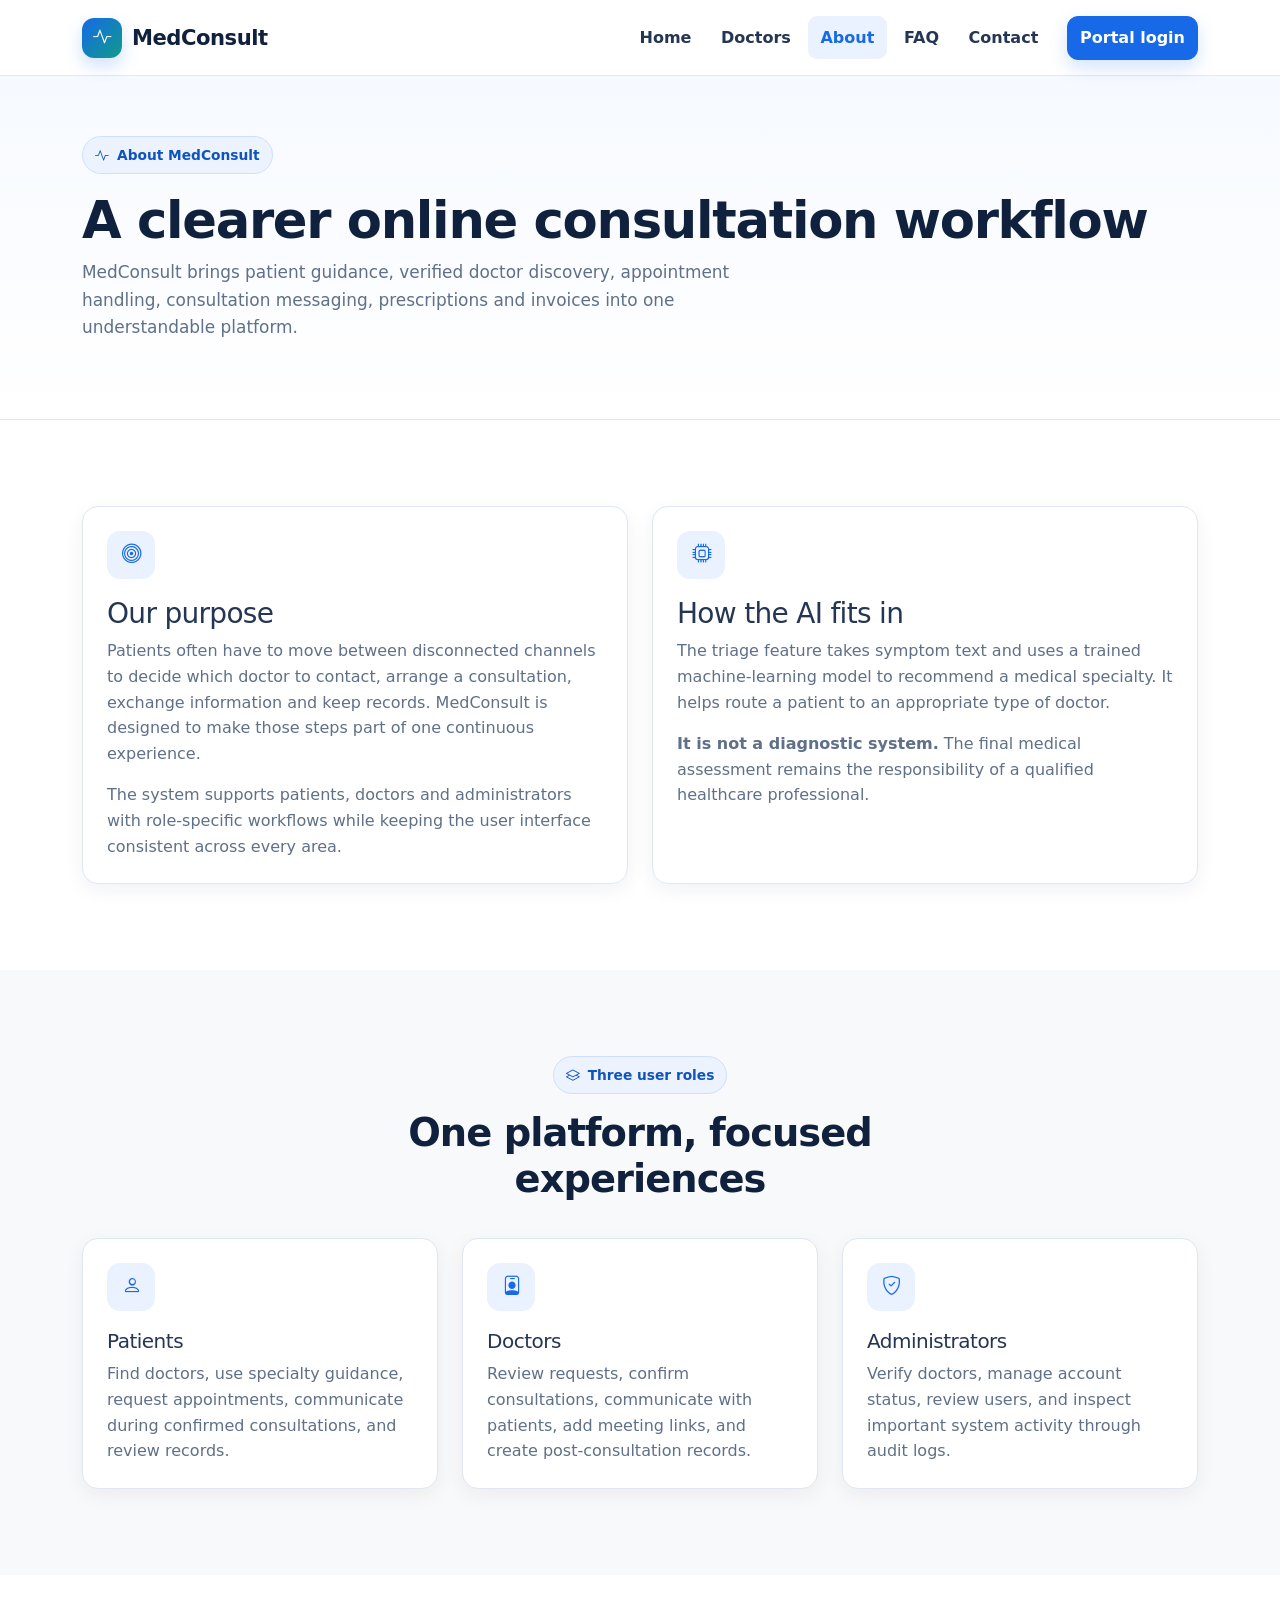
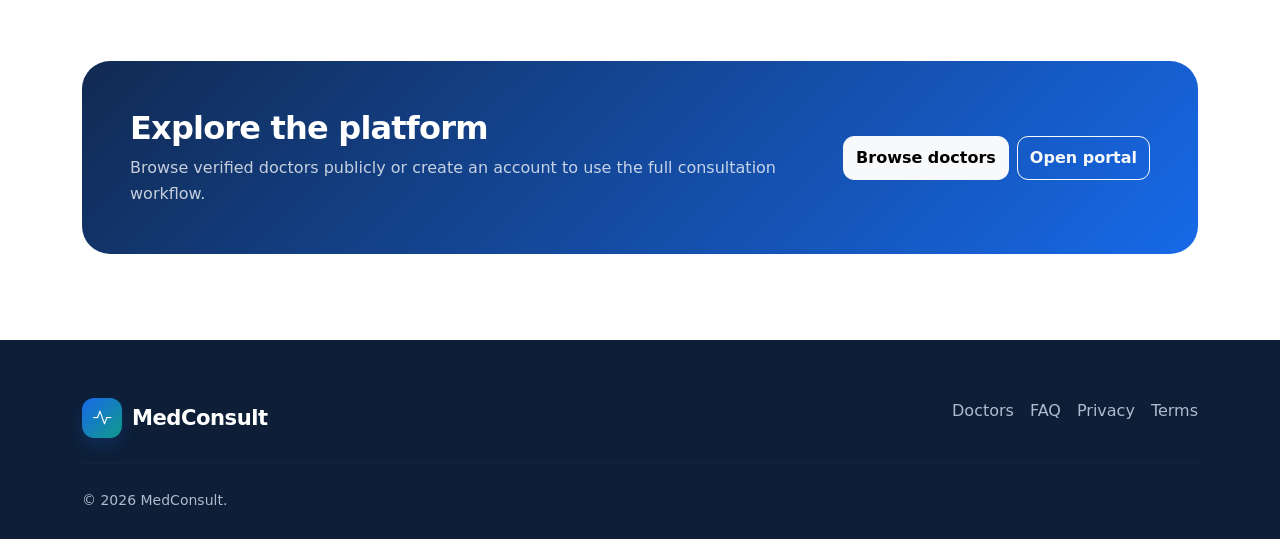
==== public/about.html @ 4c999bb7 "Initial commit: Online Medical Consultation Platform (FYDP-II Final Project)" ====
<!doctype html><html lang="en"><head>
<meta charset="utf-8"><meta name="viewport" content="width=device-width, initial-scale=1"><meta name="description" content="Learn how MedConsult connects patient, doctor, appointment and AI-assisted consultation workflows."><meta name="theme-color" content="#1769e8"><title>About | MedConsult</title><link rel="icon" href="images/favicon.svg" type="image/svg+xml">
<link rel="stylesheet" href="vendor/bootstrap.min.css"><link rel="stylesheet" href="vendor/bootstrap-icons.min.css"><link rel="stylesheet" href="css/style.css"></head>
<body class="public-page"><a class="skip-link" href="#main-content">Skip to main content</a>
<nav class="navbar navbar-expand-lg fixed-top public-navbar" aria-label="Main navigation"><div class="container"><a class="brand" href="index.html"><span class="brand-mark"><i class="bi bi-activity"></i></span><span class="brand-name">MedConsult</span></a><button class="navbar-toggler" type="button" data-bs-toggle="collapse" data-bs-target="#mainNav" aria-label="Open navigation"><span class="navbar-toggler-icon"></span></button><div class="collapse navbar-collapse" id="mainNav"><ul class="navbar-nav ms-auto align-items-lg-center gap-lg-1"><li class="nav-item"><a class="nav-link" href="index.html">Home</a></li><li class="nav-item"><a class="nav-link" href="doctors.html">Doctors</a></li><li class="nav-item"><a class="nav-link active" href="about.html">About</a></li><li class="nav-item"><a class="nav-link" href="faq.html">FAQ</a></li><li class="nav-item"><a class="nav-link" href="contact.html">Contact</a></li></ul><a class="btn btn-primary ms-lg-3 mt-3 mt-lg-0" href="login.html">Portal login</a></div></div></nav>
<main id="main-content"><section class="page-hero"><div class="container"><span class="eyebrow"><i class="bi bi-activity"></i> About MedConsult</span><h1 class="mt-3">A clearer online consultation workflow</h1><p>MedConsult brings patient guidance, verified doctor discovery, appointment handling, consultation messaging, prescriptions and invoices into one understandable platform.</p></div></section>
<section class="section-space"><div class="container"><div class="row g-4 align-items-stretch"><div class="col-lg-6"><div class="info-card"><div class="info-icon"><i class="bi bi-bullseye"></i></div><h2 class="h3">Our purpose</h2><p>Patients often have to move between disconnected channels to decide which doctor to contact, arrange a consultation, exchange information and keep records. MedConsult is designed to make those steps part of one continuous experience.</p><p class="mb-0">The system supports patients, doctors and administrators with role-specific workflows while keeping the user interface consistent across every area.</p></div></div><div class="col-lg-6"><div class="info-card"><div class="info-icon"><i class="bi bi-cpu"></i></div><h2 class="h3">How the AI fits in</h2><p>The triage feature takes symptom text and uses a trained machine-learning model to recommend a medical specialty. It helps route a patient to an appropriate type of doctor.</p><p class="mb-0"><strong>It is not a diagnostic system.</strong> The final medical assessment remains the responsibility of a qualified healthcare professional.</p></div></div></div></div></section>
<section class="section-space bg-light"><div class="container"><div class="section-heading center"><span class="eyebrow"><i class="bi bi-layers"></i> Three user roles</span><h2 class="mt-3">One platform, focused experiences</h2></div><div class="row g-4"><div class="col-md-4"><article class="feature-card"><div class="feature-icon"><i class="bi bi-person"></i></div><h3 class="h5">Patients</h3><p class="mb-0">Find doctors, use specialty guidance, request appointments, communicate during confirmed consultations, and review records.</p></article></div><div class="col-md-4"><article class="feature-card"><div class="feature-icon"><i class="bi bi-person-badge"></i></div><h3 class="h5">Doctors</h3><p class="mb-0">Review requests, confirm consultations, communicate with patients, add meeting links, and create post-consultation records.</p></article></div><div class="col-md-4"><article class="feature-card"><div class="feature-icon"><i class="bi bi-shield-check"></i></div><h3 class="h5">Administrators</h3><p class="mb-0">Verify doctors, manage account status, review users, and inspect important system activity through audit logs.</p></article></div></div></div></section>
<section class="section-space"><div class="container"><div class="cta-band"><div class="row align-items-center g-4"><div class="col-lg-8"><h2>Explore the platform</h2><p class="mb-0">Browse verified doctors publicly or create an account to use the full consultation workflow.</p></div><div class="col-lg-4 text-lg-end"><a class="btn btn-light" href="doctors.html">Browse doctors</a><a class="btn btn-outline-light ms-2" href="login.html">Open portal</a></div></div></div></div></section></main>
<footer class="public-footer"><div class="container"><div class="d-flex flex-column flex-md-row justify-content-between gap-3"><a class="brand" href="index.html"><span class="brand-mark"><i class="bi bi-activity"></i></span><span class="brand-name">MedConsult</span></a><div class="d-flex flex-wrap gap-3"><a href="doctors.html">Doctors</a><a href="faq.html">FAQ</a><a href="privacy.html">Privacy</a><a href="terms.html">Terms</a></div></div><hr class="footer-divider my-4"><small>© <span data-current-year></span> MedConsult.</small></div></footer>
<script src="vendor/bootstrap.bundle.min.js"></script><script src="js/app.js"></script></body></html>
---- public/css/style.css ----
:root {
  --mc-primary: #1769e8;
  --mc-primary-dark: #0f53bd;
  --mc-primary-soft: #eaf2ff;
  --mc-teal: #109b8b;
  --mc-teal-soft: #e7f8f5;
  --mc-navy: #10213d;
  --mc-text: #243653;
  --mc-muted: #5f7088;
  --mc-bg: #f5f8fc;
  --mc-surface: #ffffff;
  --mc-border: #dfe7f1;
  --mc-success: #16885c;
  --mc-success-soft: #e8f7ef;
  --mc-warning: #b7791f;
  --mc-warning-soft: #fff5dd;
  --mc-danger: #c53b45;
  --mc-danger-soft: #fff0f1;
  --mc-info: #1979a8;
  --mc-info-soft: #e9f7fd;
  --mc-shadow-sm: 0 6px 20px rgba(16, 33, 61, .06);
  --mc-shadow-md: 0 16px 40px rgba(16, 33, 61, .09);
  --mc-radius-sm: 10px;
  --mc-radius: 16px;
  --mc-radius-lg: 24px;
  --mc-sidebar: 264px;
  --mc-topbar: 78px;
}

* { box-sizing: border-box; }
html { scroll-behavior: smooth; }
body {
  margin: 0;
  color: var(--mc-text);
  background: var(--mc-bg);
  font-family: Inter, ui-sans-serif, system-ui, -apple-system, BlinkMacSystemFont, "Segoe UI", sans-serif;
  line-height: 1.6;
  -webkit-font-smoothing: antialiased;
}
body.public-page { background: #fff; }
a { color: var(--mc-primary); }
a:hover { color: var(--mc-primary-dark); }
img { max-width: 100%; }
button, input, select, textarea { font: inherit; }
::selection { background: #cfe0ff; color: var(--mc-navy); }

h1, h2, h3, h4, h5, h6 {
  color: var(--mc-navy);
  font-weight: 750;
  letter-spacing: -.025em;
}
.text-muted { color: var(--mc-muted) !important; }
.text-primary { color: var(--mc-primary) !important; }
.bg-soft-primary { background: var(--mc-primary-soft); }
.bg-soft-teal { background: var(--mc-teal-soft); }
.min-vh-75 { min-height: 75vh; }

.skip-link {
  position: fixed;
  top: 10px;
  left: 10px;
  transform: translateY(-150%);
  z-index: 3000;
  background: var(--mc-navy);
  color: #fff;
  padding: 10px 14px;
  border-radius: 8px;
}
.skip-link:focus { transform: none; color: #fff; }

:focus-visible {
  outline: 3px solid rgba(23, 105, 232, .25);
  outline-offset: 2px;
}

/* Brand */
.brand {
  display: inline-flex;
  align-items: center;
  gap: 10px;
  text-decoration: none;
  color: var(--mc-navy);
  font-weight: 800;
  letter-spacing: -.03em;
}
.brand:hover { color: var(--mc-navy); }
.brand-mark {
  width: 40px;
  height: 40px;
  display: inline-grid;
  place-items: center;
  border-radius: 12px;
  color: #fff;
  background: linear-gradient(135deg, var(--mc-primary), var(--mc-teal));
  box-shadow: 0 8px 18px rgba(23, 105, 232, .2);
}
.brand-mark i { font-size: 1.15rem; }
.brand-name { font-size: 1.32rem; }

/* Public navigation */
.public-navbar {
  background: rgba(255, 255, 255, .94) !important;
  border-bottom: 1px solid rgba(223, 231, 241, .9);
  backdrop-filter: blur(14px);
  -webkit-backdrop-filter: blur(14px);
  min-height: 76px;
}
.public-navbar .nav-link {
  color: var(--mc-text);
  font-weight: 650;
  border-radius: 9px;
  padding: .55rem .8rem !important;
}
.public-navbar .nav-link:hover,
.public-navbar .nav-link.active { color: var(--mc-primary); background: var(--mc-primary-soft); }

/* Buttons */
.btn {
  border-radius: 11px;
  font-weight: 680;
  min-height: 44px;
  display: inline-flex;
  align-items: center;
  justify-content: center;
  gap: 8px;
}
.btn-sm { min-height: 36px; border-radius: 9px; }
.btn-lg { min-height: 50px; border-radius: 13px; }
.btn-primary {
  background: var(--mc-primary);
  border-color: var(--mc-primary);
  box-shadow: 0 8px 18px rgba(23, 105, 232, .18);
}
.btn-primary:hover, .btn-primary:focus {
  background: var(--mc-primary-dark);
  border-color: var(--mc-primary-dark);
}
.btn-outline-primary { border-color: #9fc0f7; color: var(--mc-primary); }
.btn-outline-primary:hover { background: var(--mc-primary); border-color: var(--mc-primary); }
.btn-soft-primary { background: var(--mc-primary-soft); color: var(--mc-primary); border: 1px solid #d5e4ff; }
.btn-soft-primary:hover { background: #dce9ff; color: var(--mc-primary-dark); }
.btn-soft-danger { background: var(--mc-danger-soft); color: var(--mc-danger); border: 1px solid #f7d4d7; }
.btn-soft-danger:hover { background: #fde2e5; color: #a82b35; }

/* Public home */
.hero-section {
  position: relative;
  overflow: hidden;
  padding: 150px 0 94px;
  background:
    radial-gradient(circle at 85% 18%, rgba(16, 155, 139, .12), transparent 30%),
    radial-gradient(circle at 10% 18%, rgba(23, 105, 232, .13), transparent 31%),
    #f8fbff;
}
.hero-title { font-size: clamp(2.55rem, 5vw, 4.65rem); line-height: 1.04; max-width: 820px; }
.hero-copy { font-size: 1.12rem; color: var(--mc-muted); max-width: 650px; }
.eyebrow {
  display: inline-flex;
  align-items: center;
  gap: 8px;
  padding: 7px 12px;
  border: 1px solid #cfe0ff;
  border-radius: 999px;
  color: var(--mc-primary-dark);
  background: rgba(234, 242, 255, .8);
  font-size: .86rem;
  font-weight: 750;
}
.hero-image-card {
  position: relative;
  border-radius: 28px;
  padding: 10px;
  background: #fff;
  box-shadow: var(--mc-shadow-md);
  border: 1px solid var(--mc-border);
}
.hero-image-card img { width: 100%; height: 510px; object-fit: cover; border-radius: 20px; }
.hero-note {
  position: absolute;
  left: -24px;
  bottom: 28px;
  width: min(280px, 78%);
  background: #fff;
  border: 1px solid var(--mc-border);
  border-radius: 16px;
  padding: 15px;
  box-shadow: var(--mc-shadow-md);
}
.trust-row { display: flex; flex-wrap: wrap; gap: 14px 24px; color: var(--mc-muted); font-size: .93rem; }
.trust-item { display: inline-flex; align-items: center; gap: 7px; }
.trust-item i { color: var(--mc-success); }
.section-space { padding: 86px 0; }
.section-heading { max-width: 680px; margin-bottom: 36px; }
.section-heading.center { margin-inline: auto; text-align: center; }
.section-heading h2 { font-size: clamp(2rem, 3vw, 3rem); }
.section-heading p { color: var(--mc-muted); font-size: 1.04rem; }
.feature-card, .step-card, .doctor-card, .info-card, .legal-card {
  height: 100%;
  background: #fff;
  border: 1px solid var(--mc-border);
  border-radius: var(--mc-radius);
  padding: 24px;
  box-shadow: var(--mc-shadow-sm);
}
.feature-icon, .step-icon, .info-icon {
  width: 48px;
  height: 48px;
  display: grid;
  place-items: center;
  border-radius: 13px;
  color: var(--mc-primary);
  background: var(--mc-primary-soft);
  font-size: 1.2rem;
  margin-bottom: 18px;
}
.feature-card p, .step-card p, .doctor-card p, .info-card p { color: var(--mc-muted); }
.step-number { color: var(--mc-primary); font-weight: 800; font-size: .82rem; letter-spacing: .08em; }
.doctor-avatar {
  width: 58px;
  height: 58px;
  border-radius: 16px;
  background: linear-gradient(135deg, var(--mc-primary-soft), var(--mc-teal-soft));
  color: var(--mc-primary-dark);
  display: grid;
  place-items: center;
  font-weight: 800;
  flex: 0 0 auto;
}
.verified-pill { color: var(--mc-success); font-size: .82rem; font-weight: 750; }
.cta-band {
  border-radius: 28px;
  background: linear-gradient(135deg, #112a52, #1769e8);
  color: #fff;
  padding: 48px;
  overflow: hidden;
}
.cta-band h2, .cta-band h3 { color: #fff; }
.cta-band p { color: rgba(255,255,255,.76); }
.public-footer { background: #0d1e36; color: #aebbd0; padding: 58px 0 26px; }
.public-footer .brand { color: #fff; }
.public-footer h6 { color: #fff; }
.public-footer a { color: #aebbd0; text-decoration: none; }
.public-footer a:hover { color: #fff; }
.footer-divider { border-color: rgba(255,255,255,.1); }

/* Inner public pages */
.page-hero {
  padding: 136px 0 62px;
  background: linear-gradient(180deg, #f4f8ff 0%, #fff 100%);
  border-bottom: 1px solid var(--mc-border);
}
.page-hero h1 { font-size: clamp(2.3rem, 4vw, 3.7rem); }
.page-hero p { color: var(--mc-muted); max-width: 700px; font-size: 1.06rem; }
.content-width { max-width: 900px; }
.prose h2 { margin-top: 2rem; font-size: 1.45rem; }
.prose p, .prose li { color: #52647e; }
.prose li + li { margin-top: .45rem; }
.contact-card { background: #fff; border: 1px solid var(--mc-border); border-radius: var(--mc-radius); padding: 24px; }
.faq-accordion .accordion-item { border: 1px solid var(--mc-border); border-radius: 14px !important; overflow: hidden; margin-bottom: 12px; }
.faq-accordion .accordion-button { font-weight: 720; color: var(--mc-navy); box-shadow: none; }
.faq-accordion .accordion-button:not(.collapsed) { color: var(--mc-primary-dark); background: var(--mc-primary-soft); }

/* Auth */
.auth-page {
  min-height: 100vh;
  background: #f6f9fd;
  display: grid;
  grid-template-columns: minmax(360px, .9fr) minmax(520px, 1.1fr);
}
.auth-aside {
  padding: 52px;
  background:
    linear-gradient(155deg, rgba(16, 33, 61, .96), rgba(23, 105, 232, .9)),
    url('../images/hero_bg.jpg') center/cover;
  color: #fff;
  display: flex;
  flex-direction: column;
  justify-content: space-between;
}
.auth-aside .brand { color: #fff; }
.auth-aside h1 { color: #fff; font-size: clamp(2.3rem, 4vw, 4rem); }
.auth-aside p { color: rgba(255,255,255,.76); }
.auth-check { display: flex; gap: 10px; margin-top: 13px; color: rgba(255,255,255,.86); }
.auth-main { display: grid; place-items: center; padding: 42px 24px; }
.auth-card { width: min(100%, 540px); background: #fff; border: 1px solid var(--mc-border); border-radius: 22px; padding: 34px; box-shadow: var(--mc-shadow-md); }
.auth-tabs { background: #eef3f9; border-radius: 12px; padding: 5px; }
.auth-tabs .nav-link { color: var(--mc-muted); font-weight: 700; border-radius: 9px; }
.auth-tabs .nav-link.active { background: #fff; color: var(--mc-primary); box-shadow: 0 2px 8px rgba(16,33,61,.07); }
.password-field { position: relative; }
.password-field .form-control { padding-right: 48px; }
.password-toggle { position: absolute; top: 50%; right: 10px; transform: translateY(-50%); border: 0; background: transparent; color: var(--mc-muted); width: 36px; height: 36px; }

/* Forms */
.form-label { font-weight: 680; color: var(--mc-text); margin-bottom: .45rem; }
.form-control, .form-select {
  min-height: 46px;
  border-color: #cfd9e7;
  border-radius: 11px;
  color: var(--mc-text);
  background-color: #fff;
}
textarea.form-control { min-height: 120px; }
.form-control:focus, .form-select:focus { border-color: #8bb5f3; box-shadow: 0 0 0 .23rem rgba(23, 105, 232, .12); }
.form-hint { color: var(--mc-muted); font-size: .82rem; margin-top: 6px; }
.required::after { content: " *"; color: var(--mc-danger); }

/* Dashboard shell */
.dashboard-body { min-height: 100vh; background: var(--mc-bg); }
.dashboard-sidebar {
  position: fixed;
  inset: 0 auto 0 0;
  width: var(--mc-sidebar);
  background: #fff;
  border-right: 1px solid var(--mc-border);
  padding: 20px 16px;
  z-index: 1035;
  display: flex;
  flex-direction: column;
  transition: transform .22s ease;
}
.dashboard-sidebar .brand { padding: 4px 8px 20px; border-bottom: 1px solid var(--mc-border); }
.dashboard-nav { display: grid; gap: 6px; margin-top: 18px; }
.dashboard-nav .nav-link {
  display: flex;
  align-items: center;
  gap: 11px;
  color: #52647e;
  font-weight: 680;
  border-radius: 11px;
  padding: 11px 12px;
}
.dashboard-nav .nav-link i { width: 20px; text-align: center; }
.dashboard-nav .nav-link:hover { color: var(--mc-primary); background: #f5f8fd; }
.dashboard-nav .nav-link.active { color: var(--mc-primary); background: var(--mc-primary-soft); }
.dashboard-sidebar-footer { margin-top: auto; border-top: 1px solid var(--mc-border); padding-top: 15px; }
.dashboard-main { margin-left: var(--mc-sidebar); min-height: 100vh; }
.dashboard-topbar {
  min-height: var(--mc-topbar);
  position: sticky;
  top: 0;
  z-index: 1020;
  background: rgba(245, 248, 252, .92);
  backdrop-filter: blur(12px);
  border-bottom: 1px solid var(--mc-border);
  display: flex;
  align-items: center;
  padding: 14px 30px;
}
.dashboard-content { padding: 30px; max-width: 1560px; margin: 0 auto; }
.dashboard-title { margin: 0; font-size: 1.4rem; }
.dashboard-subtitle { margin: 2px 0 0; color: var(--mc-muted); font-size: .9rem; }
.mobile-menu-btn { display: none; }
.sidebar-overlay { display: none; }
.user-chip { display: flex; align-items: center; gap: 10px; }
.user-avatar { width: 40px; height: 40px; border-radius: 12px; display: grid; place-items: center; background: var(--mc-primary-soft); color: var(--mc-primary); font-weight: 800; }

/* Dashboard components */
.content-section { animation: section-in .16s ease; }
@keyframes section-in { from { opacity: .2; transform: translateY(3px); } to { opacity: 1; transform: none; } }
.panel {
  background: var(--mc-surface);
  border: 1px solid var(--mc-border);
  border-radius: var(--mc-radius);
  box-shadow: 0 4px 18px rgba(16, 33, 61, .035);
}
.panel-header { padding: 20px 22px; border-bottom: 1px solid var(--mc-border); display: flex; align-items: center; justify-content: space-between; gap: 14px; }
.panel-body { padding: 22px; }
.panel-title { margin: 0; font-size: 1.05rem; }
.stat-card { background: #fff; border: 1px solid var(--mc-border); border-radius: var(--mc-radius); padding: 20px; height: 100%; }
.stat-icon { width: 46px; height: 46px; border-radius: 13px; display: grid; place-items: center; font-size: 1.1rem; }
.stat-value { font-size: 1.65rem; color: var(--mc-navy); font-weight: 800; line-height: 1.1; }
.stat-label { color: var(--mc-muted); font-size: .88rem; }
.quick-action { display: flex; align-items: center; gap: 14px; padding: 16px; border: 1px solid var(--mc-border); border-radius: 13px; text-decoration: none; color: var(--mc-text); background: #fff; }
.quick-action:hover { border-color: #b8cff3; background: #fbfdff; color: var(--mc-primary-dark); }
.quick-action-icon { width: 42px; height: 42px; border-radius: 11px; display: grid; place-items: center; background: var(--mc-primary-soft); color: var(--mc-primary); }

.badge-status { display: inline-flex; align-items: center; gap: 6px; border-radius: 999px; padding: 5px 9px; font-size: .76rem; font-weight: 750; border: 1px solid transparent; }
.status-pending { color: var(--mc-warning); background: var(--mc-warning-soft); border-color: #f4dfac; }
.status-confirmed, .status-active, .status-completed, .status-paid { color: var(--mc-success); background: var(--mc-success-soft); border-color: #c9ecd9; }
.status-cancelled, .status-suspended { color: var(--mc-danger); background: var(--mc-danger-soft); border-color: #f4ced2; }
.status-default { color: #5f6d81; background: #f0f3f7; border-color: #dde3eb; }

.table-wrap { overflow-x: auto; }
.table-modern { margin: 0; min-width: 760px; }
.table-modern thead th { color: var(--mc-muted); font-size: .76rem; text-transform: uppercase; letter-spacing: .045em; font-weight: 760; border-bottom: 1px solid var(--mc-border); background: #fafcff; padding: 13px 15px; white-space: nowrap; }
.table-modern tbody td { border-color: #edf1f6; padding: 14px 15px; vertical-align: middle; color: #44566f; }
.table-modern tbody tr:last-child td { border-bottom: 0; }

.appointment-card { border: 1px solid var(--mc-border); border-radius: 14px; padding: 17px; background: #fff; }
.appointment-card + .appointment-card { margin-top: 12px; }
.appointment-meta { display: flex; flex-wrap: wrap; gap: 10px 18px; color: var(--mc-muted); font-size: .88rem; }
.appointment-actions { display: flex; flex-wrap: wrap; gap: 8px; margin-top: 15px; }

.empty-state { text-align: center; padding: 46px 22px; color: var(--mc-muted); }
.empty-icon { width: 58px; height: 58px; border-radius: 16px; display: grid; place-items: center; margin: 0 auto 15px; background: #f0f5fb; color: #71829b; font-size: 1.4rem; }
.empty-state h3 { font-size: 1.08rem; margin-bottom: 6px; }
.loading-block { padding: 36px; text-align: center; color: var(--mc-muted); }
.skeleton { border-radius: 9px; min-height: 14px; background: linear-gradient(90deg, #edf1f6 25%, #f7f9fc 37%, #edf1f6 63%); background-size: 400% 100%; animation: skeleton 1.2s infinite; }
@keyframes skeleton { 0% { background-position: 100% 50%; } 100% { background-position: 0 50%; } }

/* Triage */
.triage-layout { display: grid; grid-template-columns: minmax(0, 1.25fr) minmax(300px, .75fr); gap: 20px; }
.triage-chat { min-height: 350px; max-height: 480px; overflow-y: auto; padding: 20px; background: #f8fbff; border: 1px solid var(--mc-border); border-radius: 14px; }
.message-row { display: flex; margin-bottom: 12px; }
.message-row.user { justify-content: flex-end; }
.message-bubble { max-width: min(78%, 650px); padding: 11px 14px; border-radius: 14px; font-size: .93rem; white-space: pre-wrap; overflow-wrap: anywhere; }
.message-row.user .message-bubble { background: var(--mc-primary); color: #fff; border-bottom-right-radius: 4px; }
.message-row.assistant .message-bubble { background: #fff; border: 1px solid var(--mc-border); color: var(--mc-text); border-bottom-left-radius: 4px; }
.result-card { border: 1px solid #cfe0ff; background: #f8fbff; border-radius: 15px; padding: 18px; }
.confidence-bar { height: 8px; background: #e7edf5; border-radius: 999px; overflow: hidden; }
.confidence-fill { height: 100%; border-radius: inherit; background: var(--mc-primary); }
.medical-note { display: flex; gap: 10px; background: #fff8e9; color: #77551b; border: 1px solid #f1ddb1; border-radius: 12px; padding: 13px; font-size: .86rem; }

/* Chat */
.chat-window { height: 360px; overflow-y: auto; background: #f6f9fd; border: 1px solid var(--mc-border); border-radius: 13px; padding: 14px; }
.chat-message { display: flex; margin-bottom: 10px; }
.chat-message.mine { justify-content: flex-end; }
.chat-content { max-width: 78%; border: 1px solid var(--mc-border); background: #fff; border-radius: 13px; padding: 9px 12px; overflow-wrap: anywhere; }
.chat-message.mine .chat-content { background: var(--mc-primary); color: #fff; border-color: var(--mc-primary); }
.chat-sender { font-size: .72rem; font-weight: 750; opacity: .78; margin-bottom: 2px; }

/* Records */
.record-card { background: #fff; border: 1px solid var(--mc-border); border-radius: 14px; padding: 18px; height: 100%; }
.record-body { white-space: pre-wrap; color: #4a5d77; padding: 12px; border-radius: 10px; background: #f8fafc; }
.amount { color: var(--mc-navy); font-size: 1.45rem; font-weight: 800; }

/* Alerts and toast */
.alert { border-radius: 12px; border-width: 1px; }
.app-toast-container { position: fixed; top: 18px; right: 18px; z-index: 2100; width: min(380px, calc(100vw - 36px)); display: grid; gap: 10px; }
.app-toast { background: #fff; border: 1px solid var(--mc-border); border-left: 4px solid var(--mc-primary); border-radius: 12px; box-shadow: var(--mc-shadow-md); padding: 13px 14px; display: flex; gap: 11px; align-items: flex-start; }
.app-toast.success { border-left-color: var(--mc-success); }
.app-toast.danger { border-left-color: var(--mc-danger); }
.app-toast.warning { border-left-color: var(--mc-warning); }
.app-toast p { margin: 0; color: #4a5d77; font-size: .9rem; }

.modal-content { border: 0; border-radius: 18px; box-shadow: var(--mc-shadow-md); }
.modal-header, .modal-footer { border-color: var(--mc-border); }

/* 404 */
.error-page { min-height: 100vh; display: grid; place-items: center; padding: 30px; background: #f7faff; }
.error-code { font-size: clamp(5rem, 16vw, 10rem); line-height: .85; color: #d9e6fa; font-weight: 900; letter-spacing: -.08em; }

@media (max-width: 1199.98px) {
  .hero-image-card img { height: 430px; }
  .triage-layout { grid-template-columns: 1fr; }
}

@media (max-width: 991.98px) {
  .hero-section { padding-top: 125px; }
  .hero-image-card { margin-top: 28px; }
  .hero-note { left: 16px; }
  .auth-page { grid-template-columns: 1fr; }
  .auth-aside { min-height: 330px; padding: 34px 28px; }
  .auth-aside .auth-aside-footer { display: none; }
  .dashboard-sidebar { transform: translateX(-102%); box-shadow: var(--mc-shadow-md); }
  .dashboard-sidebar.show { transform: none; }
  .dashboard-main { margin-left: 0; }
  .mobile-menu-btn { display: inline-flex; }
  .sidebar-overlay { position: fixed; inset: 0; background: rgba(16, 33, 61, .35); z-index: 1030; }
  .sidebar-overlay.show { display: block; }
  .dashboard-content { padding: 22px; }
  .dashboard-topbar { padding: 12px 22px; }
}

@media (max-width: 767.98px) {
  .section-space { padding: 64px 0; }
  .hero-section { padding-bottom: 68px; }
  .hero-image-card img { height: 330px; }
  .cta-band { padding: 30px 24px; border-radius: 20px; }
  .page-hero { padding-top: 116px; }
  .auth-aside { min-height: 280px; }
  .auth-main { padding: 28px 16px; }
  .auth-card { padding: 24px 20px; }
  .dashboard-content { padding: 18px 14px 30px; }
  .dashboard-topbar { padding: 10px 14px; }
  .dashboard-subtitle { display: none; }
  .user-chip .user-meta { display: none; }
  .panel-header, .panel-body { padding: 17px; }
  .panel-header { align-items: flex-start; flex-direction: column; }
  .appointment-card { padding: 15px; }
  .message-bubble { max-width: 90%; }
  .chat-content { max-width: 88%; }
  .public-footer { padding-top: 44px; }
}

@media (max-width: 479.98px) {
  .hero-image-card img { height: 270px; }
  .hero-note { position: static; width: 100%; margin-top: 10px; box-shadow: none; }
  .trust-row { gap: 10px; flex-direction: column; }
  .dashboard-title { font-size: 1.14rem; }
  .brand-name { font-size: 1.16rem; }
  .brand-mark { width: 37px; height: 37px; }
  .modal-dialog { margin: 10px; }
}

@media (prefers-reduced-motion: reduce) {
  html { scroll-behavior: auto; }
  *, *::before, *::after { animation-duration: .001ms !important; animation-iteration-count: 1 !important; transition-duration: .001ms !important; }
}

@media print {
  .dashboard-sidebar, .dashboard-topbar, .no-print, .public-navbar, .public-footer { display: none !important; }
  .dashboard-main { margin: 0; }
  .dashboard-content { padding: 0; }
  body { background: #fff; }
  .panel, .record-card { box-shadow: none; }
}
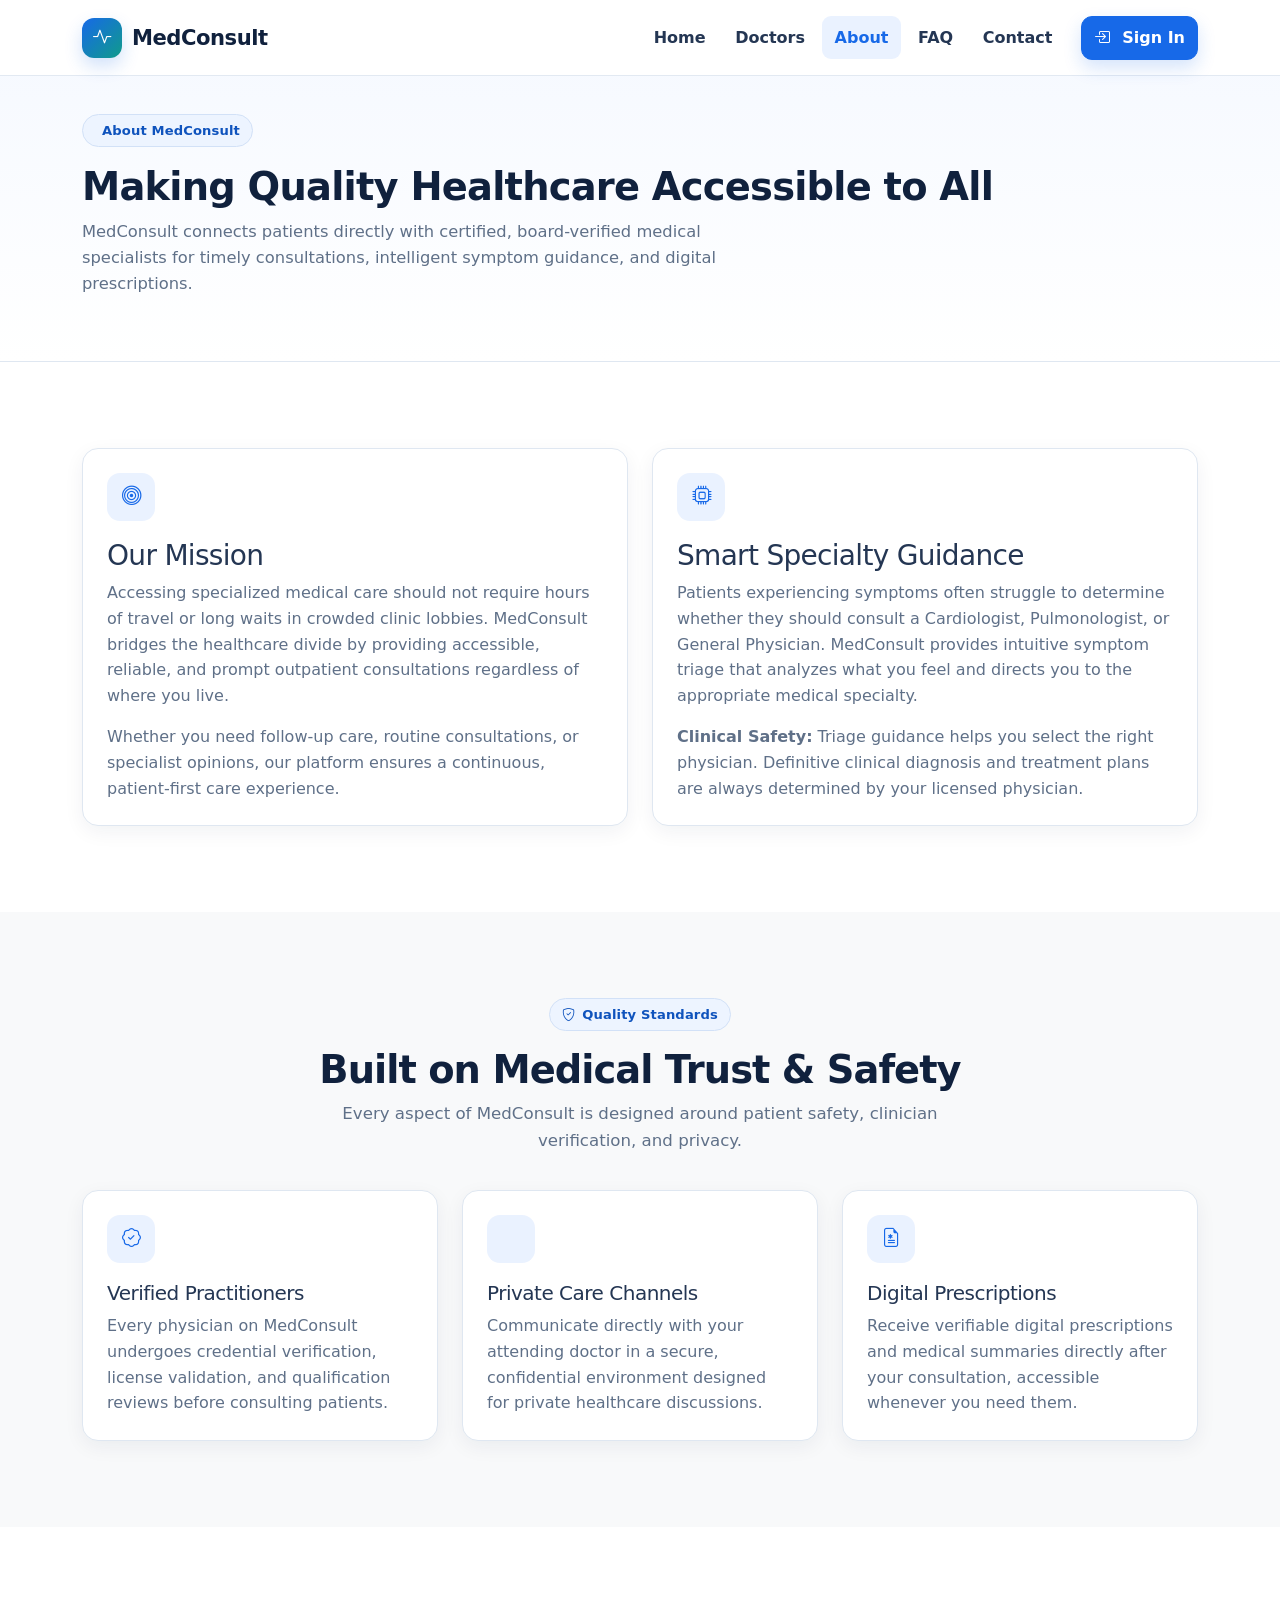
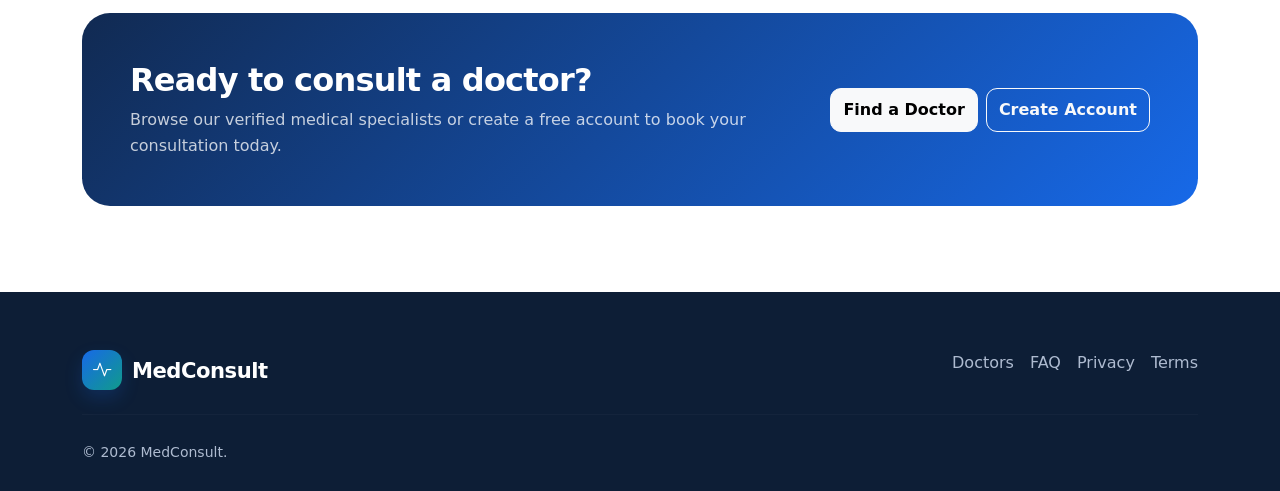
==== commit 69b433af: "Add 51-page technical architecture and code manual eBook, finalize report screenshots, and clean cod" ====
--- a/public/about.html
+++ b/public/about.html
@@ -2,10 +2,10 @@
 <meta charset="utf-8"><meta name="viewport" content="width=device-width, initial-scale=1"><meta name="description" content="Learn how MedConsult connects patient, doctor, appointment and AI-assisted consultation workflows."><meta name="theme-color" content="#1769e8"><title>About | MedConsult</title><link rel="icon" href="images/favicon.svg" type="image/svg+xml">
 <link rel="stylesheet" href="vendor/bootstrap.min.css"><link rel="stylesheet" href="vendor/bootstrap-icons.min.css"><link rel="stylesheet" href="css/style.css"></head>
 <body class="public-page"><a class="skip-link" href="#main-content">Skip to main content</a>
-<nav class="navbar navbar-expand-lg fixed-top public-navbar" aria-label="Main navigation"><div class="container"><a class="brand" href="index.html"><span class="brand-mark"><i class="bi bi-activity"></i></span><span class="brand-name">MedConsult</span></a><button class="navbar-toggler" type="button" data-bs-toggle="collapse" data-bs-target="#mainNav" aria-label="Open navigation"><span class="navbar-toggler-icon"></span></button><div class="collapse navbar-collapse" id="mainNav"><ul class="navbar-nav ms-auto align-items-lg-center gap-lg-1"><li class="nav-item"><a class="nav-link" href="index.html">Home</a></li><li class="nav-item"><a class="nav-link" href="doctors.html">Doctors</a></li><li class="nav-item"><a class="nav-link active" href="about.html">About</a></li><li class="nav-item"><a class="nav-link" href="faq.html">FAQ</a></li><li class="nav-item"><a class="nav-link" href="contact.html">Contact</a></li></ul><a class="btn btn-primary ms-lg-3 mt-3 mt-lg-0" href="login.html">Portal login</a></div></div></nav>
-<main id="main-content"><section class="page-hero"><div class="container"><span class="eyebrow"><i class="bi bi-activity"></i> About MedConsult</span><h1 class="mt-3">A clearer online consultation workflow</h1><p>MedConsult brings patient guidance, verified doctor discovery, appointment handling, consultation messaging, prescriptions and invoices into one understandable platform.</p></div></section>
-<section class="section-space"><div class="container"><div class="row g-4 align-items-stretch"><div class="col-lg-6"><div class="info-card"><div class="info-icon"><i class="bi bi-bullseye"></i></div><h2 class="h3">Our purpose</h2><p>Patients often have to move between disconnected channels to decide which doctor to contact, arrange a consultation, exchange information and keep records. MedConsult is designed to make those steps part of one continuous experience.</p><p class="mb-0">The system supports patients, doctors and administrators with role-specific workflows while keeping the user interface consistent across every area.</p></div></div><div class="col-lg-6"><div class="info-card"><div class="info-icon"><i class="bi bi-cpu"></i></div><h2 class="h3">How the AI fits in</h2><p>The triage feature takes symptom text and uses a trained machine-learning model to recommend a medical specialty. It helps route a patient to an appropriate type of doctor.</p><p class="mb-0"><strong>It is not a diagnostic system.</strong> The final medical assessment remains the responsibility of a qualified healthcare professional.</p></div></div></div></div></section>
-<section class="section-space bg-light"><div class="container"><div class="section-heading center"><span class="eyebrow"><i class="bi bi-layers"></i> Three user roles</span><h2 class="mt-3">One platform, focused experiences</h2></div><div class="row g-4"><div class="col-md-4"><article class="feature-card"><div class="feature-icon"><i class="bi bi-person"></i></div><h3 class="h5">Patients</h3><p class="mb-0">Find doctors, use specialty guidance, request appointments, communicate during confirmed consultations, and review records.</p></article></div><div class="col-md-4"><article class="feature-card"><div class="feature-icon"><i class="bi bi-person-badge"></i></div><h3 class="h5">Doctors</h3><p class="mb-0">Review requests, confirm consultations, communicate with patients, add meeting links, and create post-consultation records.</p></article></div><div class="col-md-4"><article class="feature-card"><div class="feature-icon"><i class="bi bi-shield-check"></i></div><h3 class="h5">Administrators</h3><p class="mb-0">Verify doctors, manage account status, review users, and inspect important system activity through audit logs.</p></article></div></div></div></section>
-<section class="section-space"><div class="container"><div class="cta-band"><div class="row align-items-center g-4"><div class="col-lg-8"><h2>Explore the platform</h2><p class="mb-0">Browse verified doctors publicly or create an account to use the full consultation workflow.</p></div><div class="col-lg-4 text-lg-end"><a class="btn btn-light" href="doctors.html">Browse doctors</a><a class="btn btn-outline-light ms-2" href="login.html">Open portal</a></div></div></div></div></section></main>
+<nav class="navbar navbar-expand-lg fixed-top public-navbar" aria-label="Main navigation"><div class="container"><a class="brand" href="index.html"><span class="brand-mark"><i class="bi bi-activity"></i></span><span class="brand-name">MedConsult</span></a><button class="navbar-toggler" type="button" data-bs-toggle="collapse" data-bs-target="#mainNav" aria-label="Open navigation"><span class="navbar-toggler-icon"></span></button><div class="collapse navbar-collapse" id="mainNav"><ul class="navbar-nav ms-auto align-items-lg-center gap-lg-1"><li class="nav-item"><a class="nav-link" href="index.html">Home</a></li><li class="nav-item"><a class="nav-link" href="doctors.html">Doctors</a></li><li class="nav-item"><a class="nav-link active" href="about.html">About</a></li><li class="nav-item"><a class="nav-link" href="faq.html">FAQ</a></li><li class="nav-item"><a class="nav-link" href="contact.html">Contact</a></li></ul><a class="btn btn-primary ms-lg-3 mt-3 mt-lg-0" href="login.html"><i class="bi bi-box-arrow-in-right me-1"></i> Sign In</a></div></div></nav>
+<main id="main-content"><section class="page-hero"><div class="container"><span class="eyebrow"><i class="bi bi-heart-pulse"></i> About MedConsult</span><h1 class="mt-3">Making Quality Healthcare Accessible to All</h1><p>MedConsult connects patients directly with certified, board-verified medical specialists for timely consultations, intelligent symptom guidance, and digital prescriptions.</p></div></section>
+<section class="section-space"><div class="container"><div class="row g-4 align-items-stretch"><div class="col-lg-6"><div class="info-card"><div class="info-icon"><i class="bi bi-bullseye"></i></div><h2 class="h3">Our Mission</h2><p>Accessing specialized medical care should not require hours of travel or long waits in crowded clinic lobbies. MedConsult bridges the healthcare divide by providing accessible, reliable, and prompt outpatient consultations regardless of where you live.</p><p class="mb-0">Whether you need follow-up care, routine consultations, or specialist opinions, our platform ensures a continuous, patient-first care experience.</p></div></div><div class="col-lg-6"><div class="info-card"><div class="info-icon"><i class="bi bi-cpu"></i></div><h2 class="h3">Smart Specialty Guidance</h2><p>Patients experiencing symptoms often struggle to determine whether they should consult a Cardiologist, Pulmonologist, or General Physician. MedConsult provides intuitive symptom triage that analyzes what you feel and directs you to the appropriate medical specialty.</p><p class="mb-0"><strong>Clinical Safety:</strong> Triage guidance helps you select the right physician. Definitive clinical diagnosis and treatment plans are always determined by your licensed physician.</p></div></div></div></div></section>
+<section class="section-space bg-light"><div class="container"><div class="section-heading center"><span class="eyebrow"><i class="bi bi-shield-check"></i> Quality Standards</span><h2 class="mt-3">Built on Medical Trust & Safety</h2><p>Every aspect of MedConsult is designed around patient safety, clinician verification, and privacy.</p></div><div class="row g-4"><div class="col-md-4"><article class="feature-card"><div class="feature-icon"><i class="bi bi-patch-check"></i></div><h3 class="h5">Verified Practitioners</h3><p class="mb-0">Every physician on MedConsult undergoes credential verification, license validation, and qualification reviews before consulting patients.</p></article></div><div class="col-md-4"><article class="feature-card"><div class="feature-icon"><i class="bi bi-chat-heart"></i></div><h3 class="h5">Private Care Channels</h3><p class="mb-0">Communicate directly with your attending doctor in a secure, confidential environment designed for private healthcare discussions.</p></article></div><div class="col-md-4"><article class="feature-card"><div class="feature-icon"><i class="bi bi-file-earmark-medical"></i></div><h3 class="h5">Digital Prescriptions</h3><p class="mb-0">Receive verifiable digital prescriptions and medical summaries directly after your consultation, accessible whenever you need them.</p></article></div></div></div></section>
+<section class="section-space"><div class="container"><div class="cta-band"><div class="row align-items-center g-4"><div class="col-lg-8"><h2>Ready to consult a doctor?</h2><p class="mb-0">Browse our verified medical specialists or create a free account to book your consultation today.</p></div><div class="col-lg-4 text-lg-end"><a class="btn btn-light" href="doctors.html">Find a Doctor</a><a class="btn btn-outline-light ms-2" href="login.html#register">Create Account</a></div></div></div></div></section></main>
 <footer class="public-footer"><div class="container"><div class="d-flex flex-column flex-md-row justify-content-between gap-3"><a class="brand" href="index.html"><span class="brand-mark"><i class="bi bi-activity"></i></span><span class="brand-name">MedConsult</span></a><div class="d-flex flex-wrap gap-3"><a href="doctors.html">Doctors</a><a href="faq.html">FAQ</a><a href="privacy.html">Privacy</a><a href="terms.html">Terms</a></div></div><hr class="footer-divider my-4"><small>© <span data-current-year></span> MedConsult.</small></div></footer>
 <script src="vendor/bootstrap.bundle.min.js"></script><script src="js/app.js"></script></body></html>
--- a/public/css/style.css
+++ b/public/css/style.css
@@ -146,25 +146,38 @@
 .hero-section {
   position: relative;
   overflow: hidden;
-  padding: 150px 0 94px;
+  padding: 112px 0 64px;
   background:
-    radial-gradient(circle at 85% 18%, rgba(16, 155, 139, .12), transparent 30%),
-    radial-gradient(circle at 10% 18%, rgba(23, 105, 232, .13), transparent 31%),
+    radial-gradient(circle at 85% 18%, rgba(16, 155, 139, .08), transparent 30%),
+    radial-gradient(circle at 10% 18%, rgba(23, 105, 232, .09), transparent 31%),
     #f8fbff;
 }
-.hero-title { font-size: clamp(2.55rem, 5vw, 4.65rem); line-height: 1.04; max-width: 820px; }
-.hero-copy { font-size: 1.12rem; color: var(--mc-muted); max-width: 650px; }
+.hero-title {
+  font-size: clamp(2rem, 3.2vw, 2.75rem);
+  line-height: 1.22;
+  font-weight: 750;
+  letter-spacing: -.025em;
+  color: var(--mc-navy);
+  max-width: 580px;
+}
+.hero-copy {
+  font-size: 1.05rem;
+  line-height: 1.6;
+  color: var(--mc-muted);
+  max-width: 520px;
+}
 .eyebrow {
   display: inline-flex;
   align-items: center;
-  gap: 8px;
-  padding: 7px 12px;
-  border: 1px solid #cfe0ff;
+  gap: 7px;
+  padding: 5px 12px;
+  border: 1px solid #d2e1f7;
   border-radius: 999px;
   color: var(--mc-primary-dark);
-  background: rgba(234, 242, 255, .8);
-  font-size: .86rem;
-  font-weight: 750;
+  background: #edf4ff;
+  font-size: .82rem;
+  font-weight: 600;
+  letter-spacing: .01em;
 }
 .hero-image-card {
   position: relative;
@@ -186,9 +199,138 @@
   padding: 15px;
   box-shadow: var(--mc-shadow-md);
 }
-.trust-row { display: flex; flex-wrap: wrap; gap: 14px 24px; color: var(--mc-muted); font-size: .93rem; }
-.trust-item { display: inline-flex; align-items: center; gap: 7px; }
-.trust-item i { color: var(--mc-success); }
+.trust-row { display: flex; flex-wrap: wrap; gap: 10px 22px; color: var(--mc-muted); font-size: .88rem; }
+.trust-item { display: inline-flex; align-items: center; gap: 7px; font-weight: 500; }
+.trust-item i { color: var(--mc-teal); font-size: 1rem; }
+
+/* Hero Search Bar & Specialty Chips */
+.hero-search-bar {
+  background: #fff;
+  border: 1px solid #d8e2ed;
+  border-radius: 14px;
+  box-shadow: 0 8px 24px -4px rgba(16, 33, 61, 0.06), 0 2px 6px -1px rgba(0, 0, 0, 0.02);
+  padding: 6px;
+  max-width: 560px;
+}
+.hero-search-bar .form-control:focus,
+.hero-search-bar .form-select:focus {
+  outline: none;
+  box-shadow: none;
+}
+@media (min-width: 576px) {
+  .border-start-sm {
+    border-left: 1px solid var(--mc-border) !important;
+  }
+}
+.specialty-chips-wrapper {
+  overflow-x: auto;
+  padding-bottom: 4px;
+}
+.chip-btn {
+  border-radius: 999px;
+  padding: 6px 16px;
+  font-size: .88rem;
+  font-weight: 600;
+  white-space: nowrap;
+  transition: all .15s ease;
+}
+
+/* Interactive Triage Tool Card */
+.triage-tool-card {
+  background: #fff;
+  border: 1px solid var(--mc-border);
+  border-radius: 24px;
+  padding: 24px;
+  box-shadow: 0 12px 30px -8px rgba(23, 105, 232, 0.12), 0 4px 12px -2px rgba(0, 0, 0, 0.04);
+}
+.triage-preset-pill {
+  font-size: .8rem;
+  padding: 4px 11px;
+  border-radius: 999px;
+  background: #f1f5f9;
+  border: 1px solid var(--mc-border);
+  color: var(--mc-dark);
+  font-weight: 500;
+  transition: all .15s ease;
+}
+.triage-preset-pill:hover {
+  background: var(--mc-primary-soft);
+  color: var(--mc-primary);
+  border-color: #cfe0ff;
+}
+.triage-match-box {
+  background: #f8fafc;
+  border: 1px solid #e2e8f0;
+  border-radius: 14px;
+  padding: 14px;
+}
+
+/* Department / Specialty Cards */
+.department-card {
+  display: block;
+  background: #fff;
+  border: 1px solid var(--mc-border);
+  border-radius: 16px;
+  padding: 20px;
+  text-decoration: none;
+  color: inherit;
+  transition: transform .15s ease, box-shadow .15s ease, border-color .15s ease;
+  height: 100%;
+}
+.department-card:hover {
+  transform: translateY(-3px);
+  box-shadow: var(--mc-shadow-md);
+  border-color: var(--mc-primary);
+  color: inherit;
+}
+.department-card .dept-icon {
+  width: 44px;
+  height: 44px;
+  border-radius: 12px;
+  display: grid;
+  place-items: center;
+  background: var(--mc-primary-soft);
+  color: var(--mc-primary);
+  font-size: 1.25rem;
+  margin-bottom: 14px;
+  transition: all .15s ease;
+}
+.department-card:hover .dept-icon {
+  background: var(--mc-primary);
+  color: #fff;
+}
+.department-card h4 {
+  font-size: 1.05rem;
+  font-weight: 700;
+  margin-bottom: 4px;
+}
+.department-card p {
+  font-size: .85rem;
+  color: var(--mc-muted);
+  margin-bottom: 0;
+  line-height: 1.4;
+}
+
+/* Deliverable Cards */
+.deliverable-card {
+  background: #fff;
+  border: 1px solid var(--mc-border);
+  border-radius: 18px;
+  padding: 24px;
+  height: 100%;
+}
+.deliverable-badge {
+  display: inline-flex;
+  align-items: center;
+  gap: 6px;
+  font-size: .78rem;
+  font-weight: 700;
+  text-transform: uppercase;
+  letter-spacing: .05em;
+  color: var(--mc-primary);
+  margin-bottom: 12px;
+}
+
 .section-space { padding: 86px 0; }
 .section-heading { max-width: 680px; margin-bottom: 36px; }
 .section-heading.center { margin-inline: auto; text-align: center; }
@@ -245,12 +387,12 @@
 
 /* Inner public pages */
 .page-hero {
-  padding: 136px 0 62px;
+  padding: 112px 0 48px;
   background: linear-gradient(180deg, #f4f8ff 0%, #fff 100%);
   border-bottom: 1px solid var(--mc-border);
 }
-.page-hero h1 { font-size: clamp(2.3rem, 4vw, 3.7rem); }
-.page-hero p { color: var(--mc-muted); max-width: 700px; font-size: 1.06rem; }
+.page-hero h1 { font-size: clamp(1.85rem, 3vw, 2.5rem); line-height: 1.25; font-weight: 750; letter-spacing: -.02em; }
+.page-hero p { color: var(--mc-muted); max-width: 680px; font-size: 1.02rem; line-height: 1.6; }
 .content-width { max-width: 900px; }
 .prose h2 { margin-top: 2rem; font-size: 1.45rem; }
 .prose p, .prose li { color: #52647e; }
@@ -499,9 +641,13 @@
 }
 
 @media print {
-  .dashboard-sidebar, .dashboard-topbar, .no-print, .public-navbar, .public-footer { display: none !important; }
-  .dashboard-main { margin: 0; }
-  .dashboard-content { padding: 0; }
-  body { background: #fff; }
-  .panel, .record-card { box-shadow: none; }
-}
+  .dashboard-sidebar, .dashboard-topbar, .no-print, .public-navbar, .public-footer, .modal-backdrop, .modal-header .btn-close, .modal-footer { display: none !important; }
+  .dashboard-main { margin: 0 !important; }
+  .dashboard-content { padding: 0 !important; }
+  body { background: #fff !important; }
+  .panel, .record-card { box-shadow: none !important; }
+  .modal { position: static !important; display: block !important; opacity: 1 !important; }
+  .modal-dialog { max-width: 100% !important; margin: 0 !important; }
+  .modal-content { border: none !important; box-shadow: none !important; }
+  #printableRxArea { padding: 0 !important; }
+}
